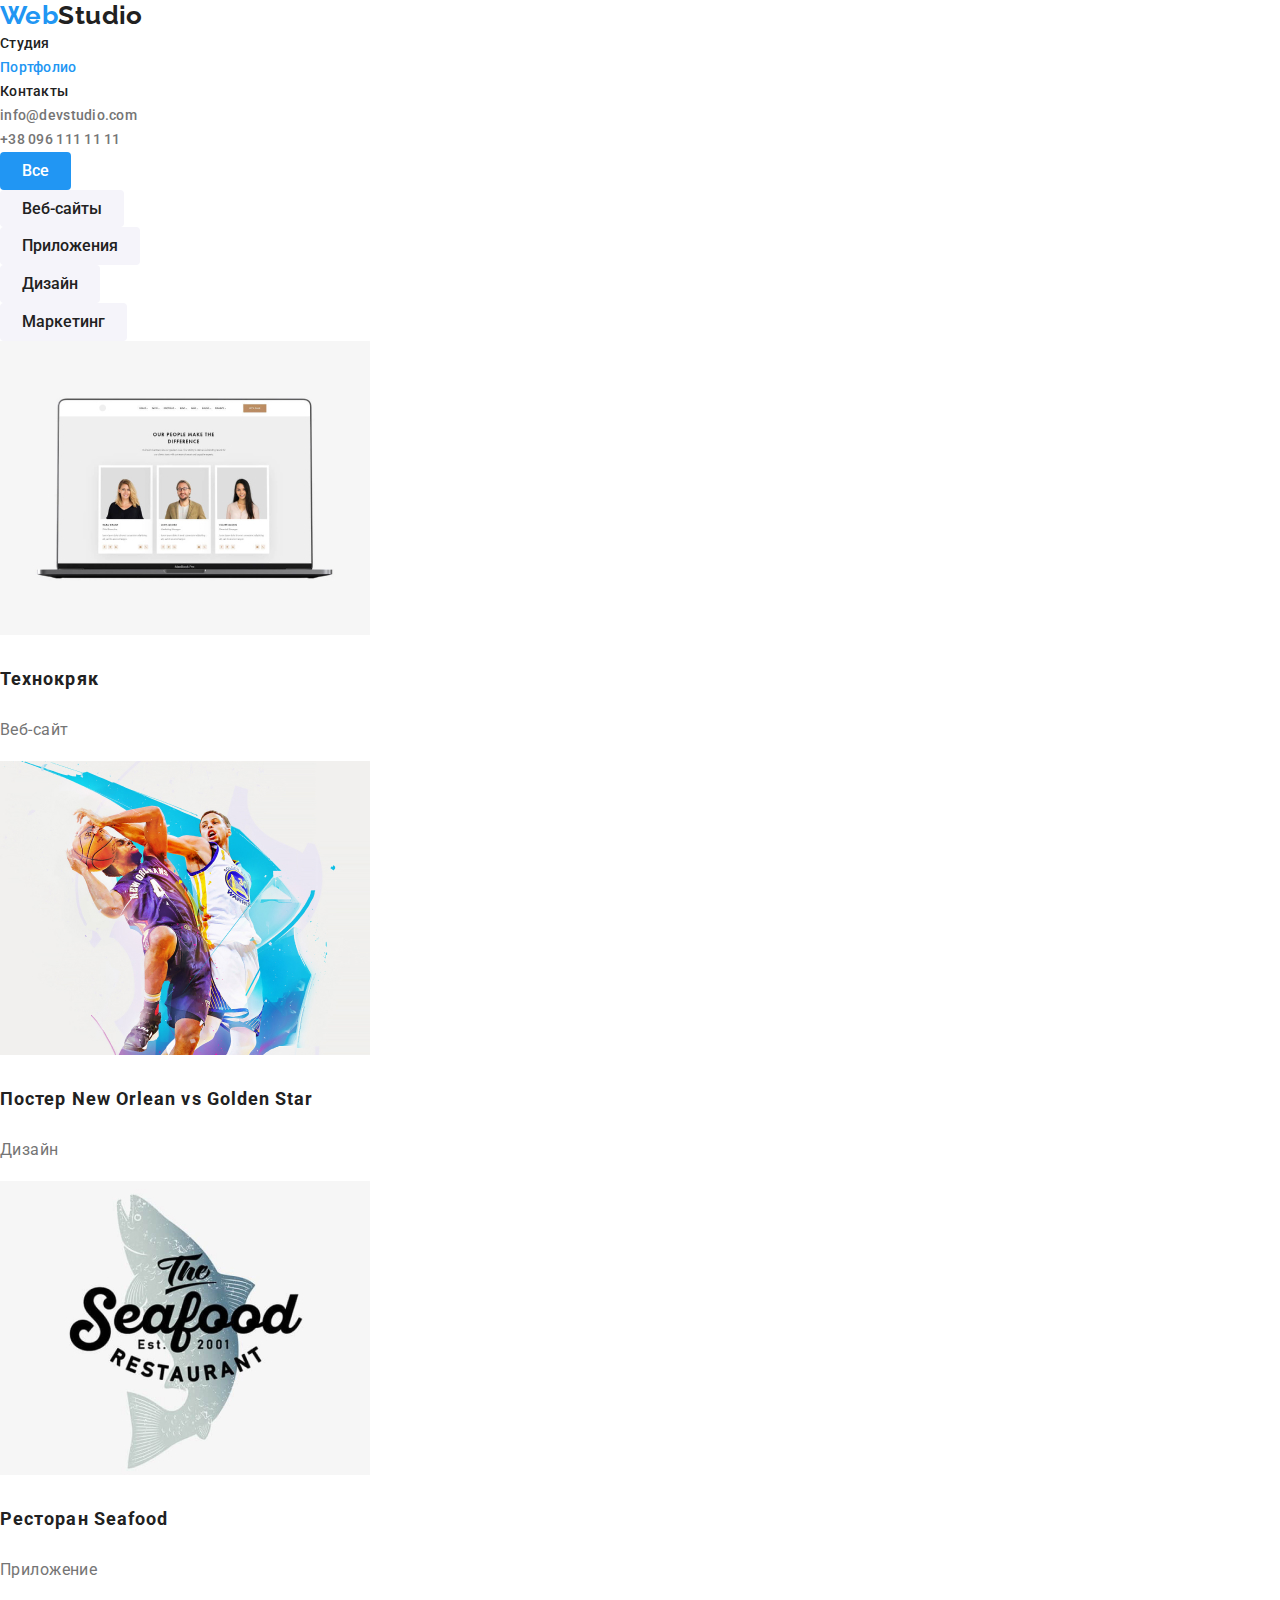
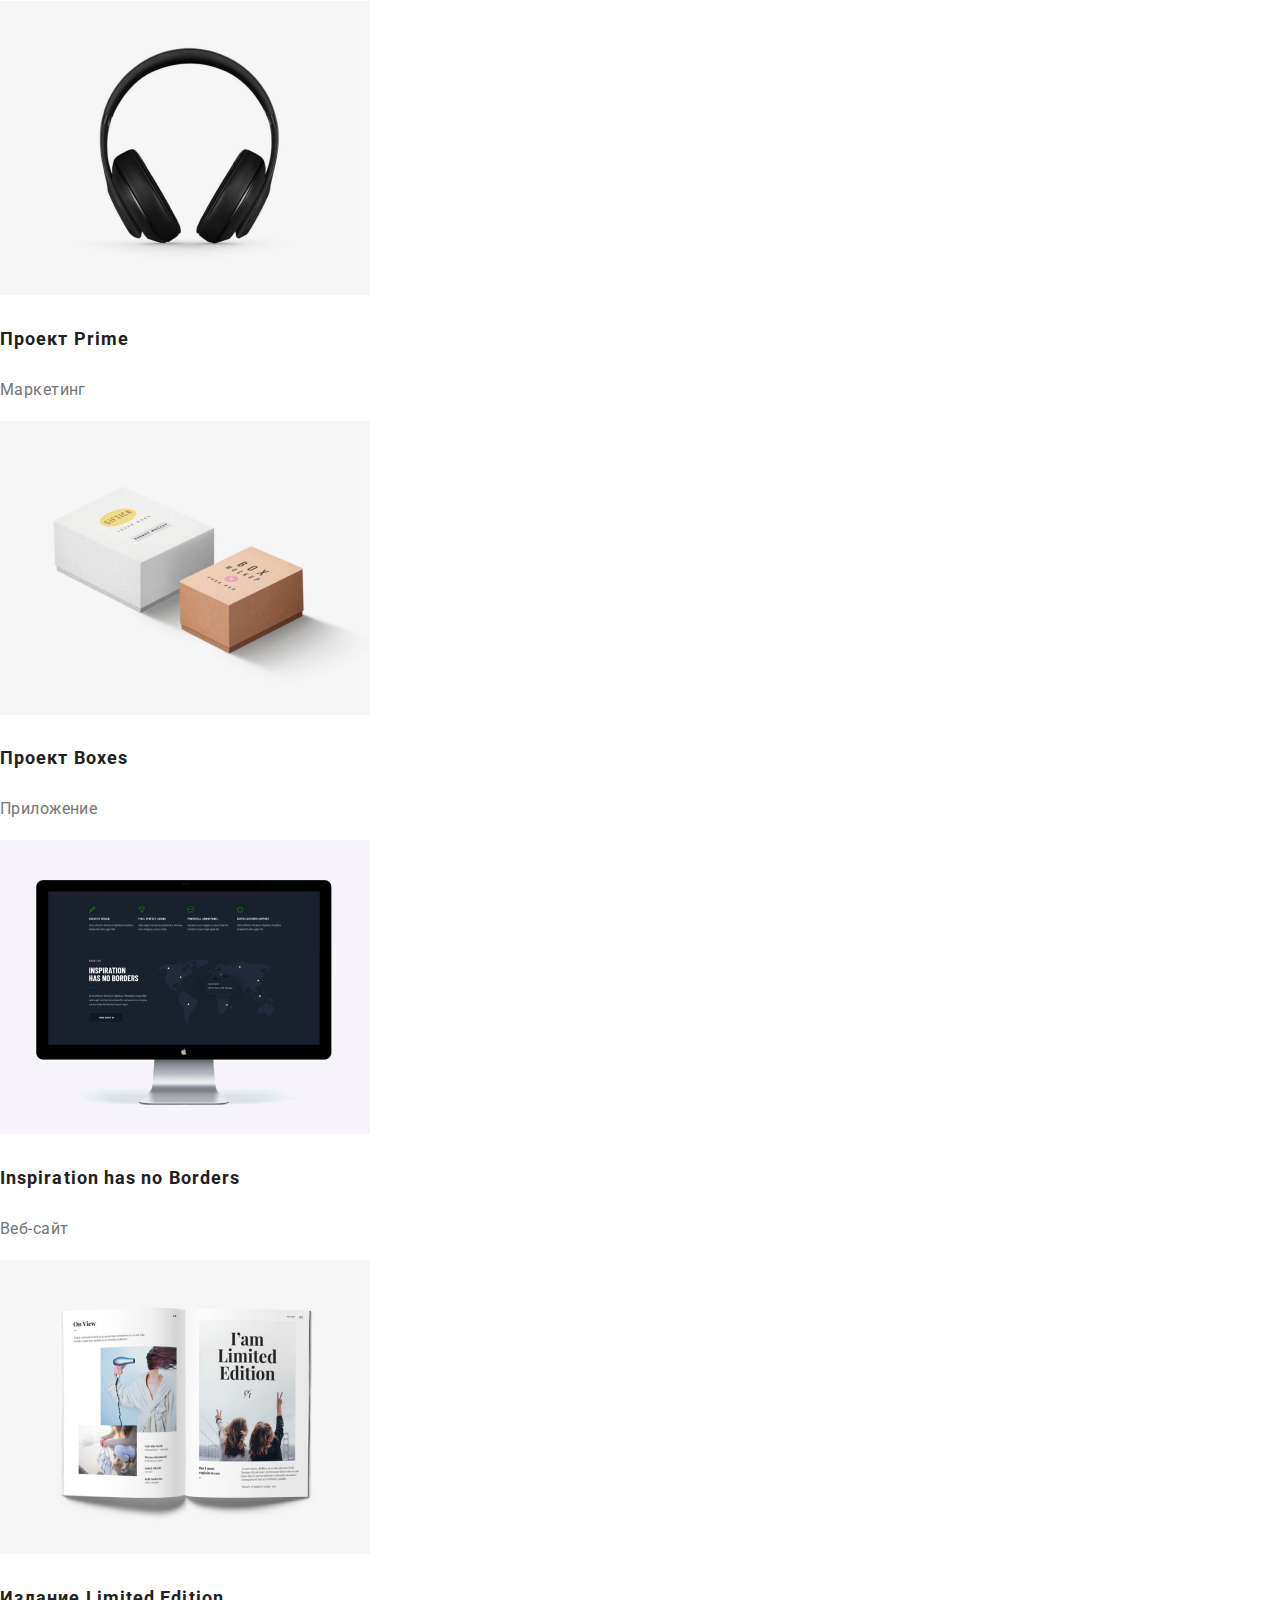
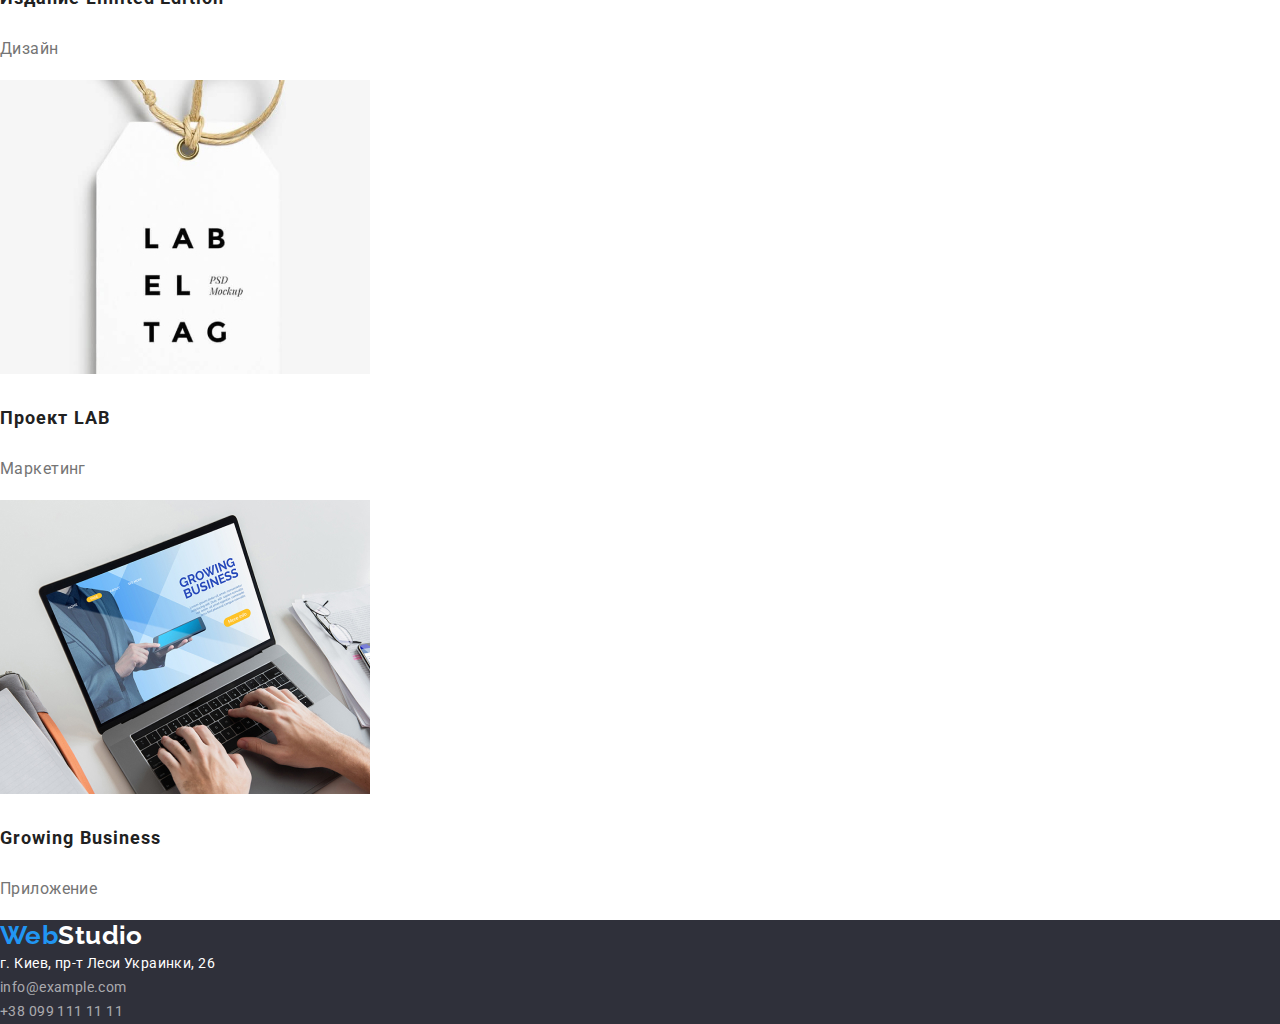
==== portfolio.html @ a584b4c3 "обавление стартовых файлов проекта" ====
<!DOCTYPE html>
<html lang="ru">
  <head>
    <meta charset="UTF-8" />
    <meta name="viewport" content="width=device-width, initial-scale=1.0" />
    <title>WebStudio</title>
    <link rel="preconnect" href="https://fonts.gstatic.com" />
    <link
      href="https://fonts.googleapis.com/css2?family=Raleway&family=Roboto:wght@400;500;700;900&display=swap"
      rel="stylesheet"
    />
    <link
      rel="stylesheet"
      href="https://cdnjs.cloudflare.com/ajax/libs/modern-normalize/1.0.0/modern-normalize.min.css"
    />
    <link rel="stylesheet" href="./css/styles.css" />
  </head>
  <body>
    <header>
      <nav>
        <a lang="en" href="#" class="logo"
          ><span class="web">Web</span>Studio
        </a>
        <ul class="nav-main list">
          <li>
            <a href="./index.html" class="link">Студия</a>
          </li>
          <li>
            <a href="./portfolio.html" class="link current">Портфолио</a>
          </li>
          <li>
            <a href="#" class="link">Контакты</a>
          </li>
        </ul>
      </nav>
      <ul class="contacts-list list">
        <li>
          <a href="mailto:info@devstudio.com" class="link"
            >info@devstudio.com</a
          >
        </li>
        <li>
          <a href="tel:+380961111111" class="link">+38 096 111 11 11</a>
        </li>
      </ul>
    </header>
    <section>
      <h1 hidden>Портфолио</h1>
      <ul class="list">
        <li><button type="button" class="button primary">Все</button></li>
        <li>
          <button type="button" class="button secondary">Веб-сайты</button>
        </li>
        <li>
          <button type="button" class="button secondary">Приложения</button>
        </li>
        <li>
          <button type="button" class="button secondary">Дизайн</button>
        </li>
        <li>
          <button type="button" class="button secondary">Маркетинг</button>
        </li>
      </ul>
      <h2 hidden>Проекты</h2>
      <ul class="filtr-list list">
        <li>
          <a href="" class="link">
            <img src="./images/portfolio/techno.jpg " alt="ноутбук" />
            <h3 class="title">Технокряк</h3>
            <p class="text">Веб-сайт</p>
          </a>
        </li>
        <li>
          <a href="" class="link">
            <img src="./images/portfolio/poster.jpg" alt="два баскетболиста" />
            <h3 class="title">Постер New Orlean vs Golden Star</h3>
            <p class="text">Дизайн</p>
          </a>
        </li>
        <li>
          <a href="" class="link">
            <img src="./images/portfolio/seafood.jpg" alt="рыба" />
            <h3 class="title">Ресторан Seafood</h3>
            <p class="text">Приложение</p>
          </a>
        </li>
        <li>
          <a href="" class="link">
            <img src="./images/portfolio/project_prime.jpg" alt="наушники" />
            <h3 class="title">Проект Prime</h3>
            <p class="text">Маркетинг</p>
          </a>
        </li>
        <li>
          <a href="" class="link">
            <img src="./images/portfolio/project_boxes.jpg" alt="две коробки" />
            <h3 class="title">Проект Boxes</h3>
            <p class="text">Приложение</p>
          </a>
        </li>
        <li>
          <a href="" class="link">
            <img
              src="./images/portfolio/inspiration.jpg"
              alt="монитор с материками"
            />
            <h3 class="title">Inspiration has no Borders</h3>
            <p class="text">Веб-сайт</p>
          </a>
        </li>
        <li>
          <a href="" class="link">
            <img src="./images/portfolio/limited_edition.jpg" alt="книга" />
            <h3 class="title">Издание Limited Edition</h3>
            <p class="text">Дизайн</p>
          </a>
        </li>
        <li>
          <a href="" class="link">
            <img src="./images/portfolio/project_lab.jpg" alt="бирка" />
            <h3 class="title">Проект LAB</h3>
            <p class="text">Маркетинг</p>
          </a>
        </li>
        <li>
          <a href="" class="link">
            <img
              src="./images/portfolio/growing_business.jpg"
              alt="печатают на ноутбуке"
            />
            <h3 class="title">Growing Business</h3>
            <p class="text">Приложение</p>
          </a>
        </li>
      </ul>
    </section>
    <footer class="footer">
      <a href="#" class="logo"><span class="web">Web</span>Studio</a>
      <address>
        <ul class="address-list list">
          <li>
            <a
              href="https://goo.gl/maps/3HchapmakeDrpsUs8"
              target="blank"
              class="maps link"
              >г. Киев, пр-т Леси Украинки, 26
            </a>
          </li>
          <li>
            <a href="mailto:info@example.com" class="link">info@example.com</a>
          </li>
          <li>
            <a href="tel:+380991111111" class="link">+38 099 111 11 11</a>
          </li>
        </ul>
      </address>
    </footer>
  </body>
</html>
---- css/styles.css ----
html {
  box-sizing: border-box;
}

*,
*::before,
*::after {
  box-sizing: inherit;
}

:root {
  --primary-text-color: #212121;
  --title-text-color: #757575;
  --accent-color: #2196f3;
  --primary-white-color: #ffffff;
}

body {
  background-color: var(--primary-white-color);
  color: var(--title-text-color);

  margin: 0;
  font-family: Roboto, sans-serif;
  font-weight: 400;
  font-size: 14px;
  line-height: 1.71;
  letter-spacing: 0.03em;
}

.list {
  list-style: none;
  padding: 0;
  margin: 0;
}

/* logo */

.logo {
  color: var(--primary-text-color);

  font-family: Raleway, sans-serif;
  text-decoration: none;
  font-weight: 700;
  font-size: 26px;
  line-height: 1.19;
}

.web {
  color: var(--accent-color);
}

/* header nav */

.nav-main .link {
  color: var(--primary-text-color);
  text-decoration: none;

  font-weight: 500;
  line-height: 1.14;
  letter-spacing: 0.02em;
}

.contacts-list .link:hover,
.nav-main .link:hover,
.nav-main .link:focus,
.nav-main .link.current,
.contacts-list .link:focus {
  color: var(--accent-color);
}

/* header contacts */

.contacts-list .link {
  color: var(--title-text-color);
  text-decoration: none;

  font-weight: 500;
  line-height: 1.14;
  letter-spacing: 0.02em;
}

/* Hero */
.hero {
  text-align: center;
  background: #2f303a;
}

.hero-title {
  margin-top: 0;
  margin-bottom: 30px;

  color: var(--primary-white-color);

  font-weight: 900;
  font-size: 44px;
  line-height: 1.36;
  letter-spacing: 0.06em;
  text-transform: uppercase;
}

/* Sections */

.big-title {
  margin-top: 0;
  margin-bottom: 50px;
  color: var(--primary-text-color);

  font-size: 36px;
  line-height: 1.17;
  text-align: center;
}

/* feature */

.team,
.feature {
  padding-top: 94px;
  padding-bottom: 94px;
}

.feature-list .title {
  margin-top: 0;
  margin-bottom: 10px;
  color: var(--primary-text-color);

  font-size: 14px;
  line-height: 1.14;
}

.feature-list .text {
  margin-top: 0;
  margin-bottom: 0;
}

/* about */

.about {
  padding-top: 0;
  padding-bottom: 94px;
}

/* team */
.team-list .title {
  color: var(--primary-text-color);

  font-weight: 500;
  font-size: 16px;
  line-height: 1.19;
}

.team-list .text {
  font-size: 16px;
  line-height: 1.19;
}

/* footer */

.footer {
  background: #2f303a;
}

.address-list .link {
  color: rgba(255, 255, 255, 0.6);

  text-decoration: none;
  font-style: normal;
}

.address-list .maps {
  color: var(--primary-white-color);

  text-decoration: none;
  font-style: normal;
}

.address-list .link:hover,
.address-list .link:focus {
  color: var(--accent-color);
}

/* footer logo */

.footer .logo {
  color: var(--primary-white-color);
}

/* button */

.button {
  background-color: var(--primary-white-color);
  color: var(--primary-text-color);
  display: inline-block;
  cursor: pointer;
  padding: 6px 22px;
  border-radius: 4px;
  border: transparent;

  font-family: inherit;
  font-weight: 500;
  font-size: 16px;
  line-height: 1.62;
}

.button.primary {
  background-color: var(--accent-color);
  color: var(--primary-white-color);
}

.button.secondary {
  background-color: #f5f4fa;
}
.hero .button {
  line-height: 1.87;
}

/* portfolio */

.filtr-list .title {
  color: var(--primary-text-color);

  font-size: 18px;
  line-height: 2;
  letter-spacing: 0.06em;
}

.filtr-list .text {
  color: var(--title-text-color);

  font-size: 16px;
  line-height: 1.87;
}

.filtr-list .link {
  text-decoration: none;
}

.container {
  width: 1200px;
  margin-left: auto;
  margin-right: auto;
  padding-left: 15px;
  padding-right: 15px;

  outline: 2px solid tomato;
}
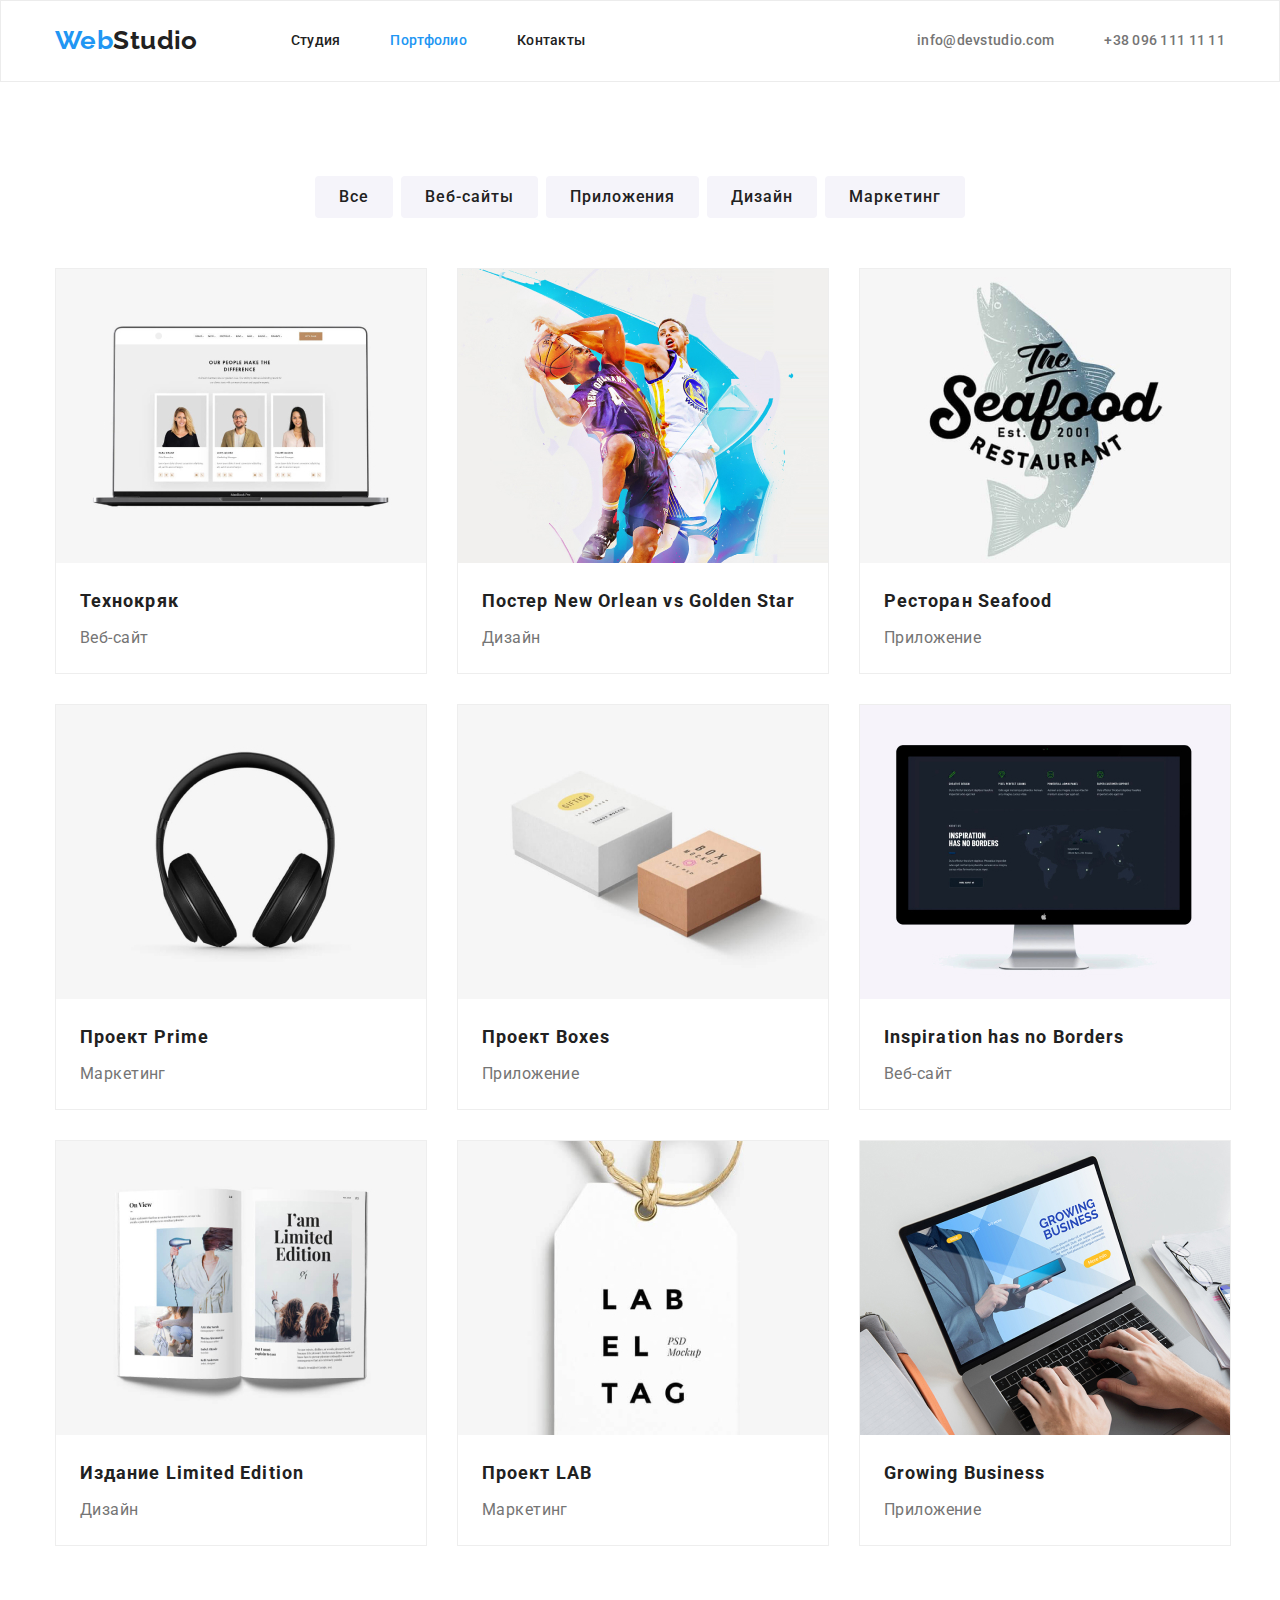
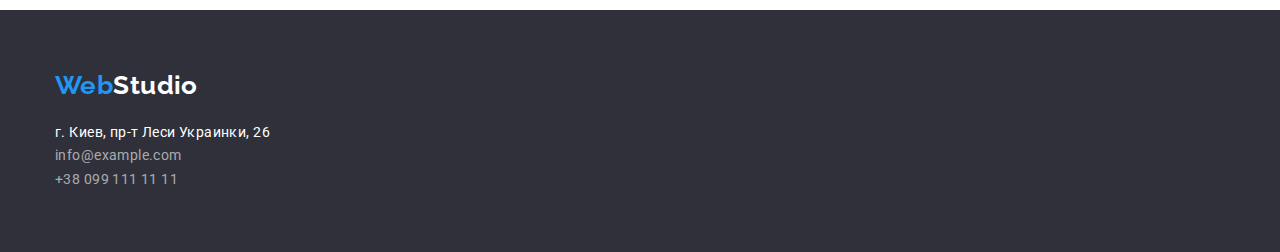
==== commit 04348a39: "оформление ДЗ 3" ====
--- a/portfolio.html
+++ b/portfolio.html
@@ -16,144 +16,160 @@
     <link rel="stylesheet" href="./css/styles.css" />
   </head>
   <body>
-    <header>
-      <nav>
-        <a lang="en" href="#" class="logo"
-          ><span class="web">Web</span>Studio
-        </a>
-        <ul class="nav-main list">
-          <li>
-            <a href="./index.html" class="link">Студия</a>
+    <header class="header">
+      <div class="container">
+        <nav class="nav">
+          <a lang="en" href="#" class="logo"
+            ><span class="web">Web</span>Studio
+          </a>
+          <ul class="nav-main list">
+            <li class="item">
+              <a href="./index.html" class="link">Студия</a>
+            </li>
+            <li class="item">
+              <a href="./portfolio.html" class="link current">Портфолио</a>
+            </li>
+            <li class="item">
+              <a href="#" class="link">Контакты</a>
+            </li>
+          </ul>
+          <ul class="contacts list">
+            <li class="item">
+              <a href="mailto:info@devstudio.com" class="link"
+                >info@devstudio.com</a
+              >
+            </li>
+            <li class="item">
+              <a href="tel:+380961111111" class="link">+38 096 111 11 11</a>
+            </li>
+          </ul>
+        </nav>
+      </div>
+    </header>
+    <section class="portfolio">
+      <div class="container">
+        <h1 class="visually-hidden">Портфолио</h1>
+        <ul class="filter-list list">
+          <li class="item">
+            <button type="button" class="button">Все</button>
           </li>
-          <li>
-            <a href="./portfolio.html" class="link current">Портфолио</a>
+          <li class="item">
+            <button type="button" class="button">Веб-сайты</button>
           </li>
-          <li>
-            <a href="#" class="link">Контакты</a>
+          <li class="item">
+            <button type="button" class="button">Приложения</button>
+          </li>
+          <li class="item">
+            <button type="button" class="button">Дизайн</button>
+          </li>
+          <li class="item">
+            <button type="button" class="button">Маркетинг</button>
           </li>
         </ul>
-      </nav>
-      <ul class="contacts-list list">
-        <li>
-          <a href="mailto:info@devstudio.com" class="link"
-            >info@devstudio.com</a
-          >
-        </li>
-        <li>
-          <a href="tel:+380961111111" class="link">+38 096 111 11 11</a>
-        </li>
-      </ul>
-    </header>
-    <section>
-      <h1 hidden>Портфолио</h1>
-      <ul class="list">
-        <li><button type="button" class="button primary">Все</button></li>
-        <li>
-          <button type="button" class="button secondary">Веб-сайты</button>
-        </li>
-        <li>
-          <button type="button" class="button secondary">Приложения</button>
-        </li>
-        <li>
-          <button type="button" class="button secondary">Дизайн</button>
-        </li>
-        <li>
-          <button type="button" class="button secondary">Маркетинг</button>
-        </li>
-      </ul>
-      <h2 hidden>Проекты</h2>
-      <ul class="filtr-list list">
-        <li>
-          <a href="" class="link">
-            <img src="./images/portfolio/techno.jpg " alt="ноутбук" />
-            <h3 class="title">Технокряк</h3>
-            <p class="text">Веб-сайт</p>
-          </a>
-        </li>
-        <li>
-          <a href="" class="link">
-            <img src="./images/portfolio/poster.jpg" alt="два баскетболиста" />
-            <h3 class="title">Постер New Orlean vs Golden Star</h3>
-            <p class="text">Дизайн</p>
-          </a>
-        </li>
-        <li>
-          <a href="" class="link">
-            <img src="./images/portfolio/seafood.jpg" alt="рыба" />
-            <h3 class="title">Ресторан Seafood</h3>
-            <p class="text">Приложение</p>
-          </a>
-        </li>
-        <li>
-          <a href="" class="link">
-            <img src="./images/portfolio/project_prime.jpg" alt="наушники" />
-            <h3 class="title">Проект Prime</h3>
-            <p class="text">Маркетинг</p>
-          </a>
-        </li>
-        <li>
-          <a href="" class="link">
-            <img src="./images/portfolio/project_boxes.jpg" alt="две коробки" />
-            <h3 class="title">Проект Boxes</h3>
-            <p class="text">Приложение</p>
-          </a>
-        </li>
-        <li>
-          <a href="" class="link">
-            <img
-              src="./images/portfolio/inspiration.jpg"
-              alt="монитор с материками"
-            />
-            <h3 class="title">Inspiration has no Borders</h3>
-            <p class="text">Веб-сайт</p>
-          </a>
-        </li>
-        <li>
-          <a href="" class="link">
-            <img src="./images/portfolio/limited_edition.jpg" alt="книга" />
-            <h3 class="title">Издание Limited Edition</h3>
-            <p class="text">Дизайн</p>
-          </a>
-        </li>
-        <li>
-          <a href="" class="link">
-            <img src="./images/portfolio/project_lab.jpg" alt="бирка" />
-            <h3 class="title">Проект LAB</h3>
-            <p class="text">Маркетинг</p>
-          </a>
-        </li>
-        <li>
-          <a href="" class="link">
-            <img
-              src="./images/portfolio/growing_business.jpg"
-              alt="печатают на ноутбуке"
-            />
-            <h3 class="title">Growing Business</h3>
-            <p class="text">Приложение</p>
-          </a>
-        </li>
-      </ul>
+        <h2 class="visually-hidden">Проекты</h2>
+        <ul class="project-list list">
+          <li class="project-item">
+            <a href="" class="link">
+              <img src="./images/portfolio/techno.jpg " alt="ноутбук" />
+              <h3 class="title">Технокряк</h3>
+              <p class="text">Веб-сайт</p>
+            </a>
+          </li>
+          <li class="project-item">
+            <a href="" class="link">
+              <img
+                src="./images/portfolio/poster.jpg"
+                alt="два баскетболиста"
+              />
+              <h3 class="title">Постер New Orlean vs Golden Star</h3>
+              <p class="text">Дизайн</p>
+            </a>
+          </li>
+          <li class="project-item">
+            <a href="" class="link">
+              <img src="./images/portfolio/seafood.jpg" alt="рыба" />
+              <h3 class="title">Ресторан Seafood</h3>
+              <p class="text">Приложение</p>
+            </a>
+          </li>
+          <li class="project-item">
+            <a href="" class="link">
+              <img src="./images/portfolio/project_prime.jpg" alt="наушники" />
+              <h3 class="title">Проект Prime</h3>
+              <p class="text">Маркетинг</p>
+            </a>
+          </li>
+          <li class="project-item">
+            <a href="" class="link">
+              <img
+                src="./images/portfolio/project_boxes.jpg"
+                alt="две коробки"
+              />
+              <h3 class="title">Проект Boxes</h3>
+              <p class="text">Приложение</p>
+            </a>
+          </li>
+          <li class="project-item">
+            <a href="" class="link">
+              <img
+                src="./images/portfolio/inspiration.jpg"
+                alt="монитор с материками"
+              />
+              <h3 class="title">Inspiration has no Borders</h3>
+              <p class="text">Веб-сайт</p>
+            </a>
+          </li>
+          <li class="project-item">
+            <a href="" class="link">
+              <img src="./images/portfolio/limited_edition.jpg" alt="книга" />
+              <h3 class="title">Издание Limited Edition</h3>
+              <p class="text">Дизайн</p>
+            </a>
+          </li>
+          <li class="project-item">
+            <a href="" class="link">
+              <img src="./images/portfolio/project_lab.jpg" alt="бирка" />
+              <h3 class="title">Проект LAB</h3>
+              <p class="text">Маркетинг</p>
+            </a>
+          </li>
+          <li class="project-item">
+            <a href="" class="link">
+              <img
+                src="./images/portfolio/growing_business.jpg"
+                alt="печатают на ноутбуке"
+              />
+              <h3 class="title">Growing Business</h3>
+              <p class="text">Приложение</p>
+            </a>
+          </li>
+        </ul>
+      </div>
     </section>
     <footer class="footer">
-      <a href="#" class="logo"><span class="web">Web</span>Studio</a>
-      <address>
-        <ul class="address-list list">
-          <li>
-            <a
-              href="https://goo.gl/maps/3HchapmakeDrpsUs8"
-              target="blank"
-              class="maps link"
-              >г. Киев, пр-т Леси Украинки, 26
-            </a>
-          </li>
-          <li>
-            <a href="mailto:info@example.com" class="link">info@example.com</a>
-          </li>
-          <li>
-            <a href="tel:+380991111111" class="link">+38 099 111 11 11</a>
-          </li>
-        </ul>
-      </address>
+      <div class="container">
+        <a href="#" class="logo"><span class="web">Web</span>Studio</a>
+        <address>
+          <ul class="address-list list">
+            <li>
+              <a
+                href="https://goo.gl/maps/3HchapmakeDrpsUs8"
+                target="blank"
+                class="maps link"
+                >г. Киев, пр-т Леси Украинки, 26
+              </a>
+            </li>
+            <li>
+              <a href="mailto:info@example.com" class="link"
+                >info@example.com</a
+              >
+            </li>
+            <li>
+              <a href="tel:+380991111111" class="link">+38 099 111 11 11</a>
+            </li>
+          </ul>
+        </address>
+      </div>
     </footer>
   </body>
 </html>
--- a/css/styles.css
+++ b/css/styles.css
@@ -13,6 +13,8 @@
   --title-text-color: #757575;
   --accent-color: #2196f3;
   --primary-white-color: #ffffff;
+  --bg-black-color: #2f303a;
+  --bg-button-color: #f5f4fa;
 }
 
 body {
@@ -33,6 +35,10 @@
   margin: 0;
 }
 
+img {
+  border-style: none;
+}
+
 /* logo */
 
 .logo {
@@ -45,13 +51,45 @@
   line-height: 1.19;
 }
 
+.header {
+  border: 1px solid #ececec;
+}
+
+.header .logo {
+  padding: 24px 0px;
+  margin-right: 93px;
+}
+
+.footer .logo {
+  margin-bottom: 20px;
+  display: inline-block;
+
+  color: var(--primary-white-color);
+}
+
 .web {
   color: var(--accent-color);
 }
 
 /* header nav */
+.nav {
+  display: flex;
+}
+
+.nav-main {
+  display: flex;
+}
+
+.contacts .item + .item,
+.nav-main .item + .item {
+  margin-left: 50px;
+}
 
 .nav-main .link {
+  display: block;
+  padding-top: 32px;
+  padding-bottom: 32px;
+
   color: var(--primary-text-color);
   text-decoration: none;
 
@@ -60,17 +98,23 @@
   letter-spacing: 0.02em;
 }
 
-.contacts-list .link:hover,
+.address-list .link:hover,
+.address-list .link:focus,
+.contacts .link:hover,
+.contacts .link:focus,
 .nav-main .link:hover,
 .nav-main .link:focus,
-.nav-main .link.current,
-.contacts-list .link:focus {
+.nav-main .link.current {
   color: var(--accent-color);
 }
 
 /* header contacts */
 
-.contacts-list .link {
+.contacts .link {
+  display: block;
+  padding-top: 32px;
+  padding-bottom: 32px;
+
   color: var(--title-text-color);
   text-decoration: none;
 
@@ -79,13 +123,23 @@
   letter-spacing: 0.02em;
 }
 
+.contacts {
+  display: flex;
+  margin-left: auto;
+}
+
 /* Hero */
+
 .hero {
+  padding-top: 202px;
+  padding-bottom: 206px;
   text-align: center;
-  background: #2f303a;
+  background: var(--bg-black-color);
 }
 
 .hero-title {
+  margin-left: auto;
+  margin-right: auto;
   margin-top: 0;
   margin-bottom: 30px;
 
@@ -103,6 +157,7 @@
 .big-title {
   margin-top: 0;
   margin-bottom: 50px;
+
   color: var(--primary-text-color);
 
   font-size: 36px;
@@ -112,12 +167,27 @@
 
 /* feature */
 
-.team,
+.portfolio,
+.team .container,
 .feature {
   padding-top: 94px;
   padding-bottom: 94px;
 }
 
+.feature .item {
+  width: 270px;
+}
+
+.about .item + .item,
+.team .item + .item,
+.feature .item + .item {
+  margin-left: 30px;
+}
+
+.feature-list {
+  display: flex;
+}
+
 .feature-list .title {
   margin-top: 0;
   margin-bottom: 10px;
@@ -125,6 +195,7 @@
 
   font-size: 14px;
   line-height: 1.14;
+  text-transform: uppercase;
 }
 
 .feature-list .text {
@@ -134,31 +205,62 @@
 
 /* about */
 
-.about {
+.about .container {
   padding-top: 0;
   padding-bottom: 94px;
 }
+.about-list {
+  display: flex;
+}
 
 /* team */
+
+.team {
+  background-color: #f5f4fa;
+}
+
+.team .item {
+  background: #ffffff;
+
+  box-shadow: 0px 1px 3px rgba(0, 0, 0, 0.12), 0px 1px 1px rgba(0, 0, 0, 0.14),
+    0px 2px 1px rgba(0, 0, 0, 0.2);
+  border-radius: 0px 0px 4px 4px;
+}
+
+.team-list {
+  display: flex;
+}
+
 .team-list .title {
+  margin-top: 30px;
+  margin-bottom: 10px;
+
   color: var(--primary-text-color);
 
   font-weight: 500;
   font-size: 16px;
   line-height: 1.19;
+  text-align: center;
 }
 
 .team-list .text {
+  margin: 0;
+  padding-bottom: 30px;
+
   font-size: 16px;
   line-height: 1.19;
+  text-align: center;
 }
 
 /* footer */
 
 .footer {
-  background: #2f303a;
-}
-
+  background: var(--bg-black-color);
+}
+.footer .container {
+  padding-top: 60px;
+  padding-bottom: 60px;
+}
 .address-list .link {
   color: rgba(255, 255, 255, 0.6);
 
@@ -172,66 +274,121 @@
   text-decoration: none;
   font-style: normal;
 }
-
-.address-list .link:hover,
-.address-list .link:focus {
-  color: var(--accent-color);
-}
-
-/* footer logo */
-
-.footer .logo {
-  color: var(--primary-white-color);
+.address .item + .item {
+  margin-top: 9px;
 }
 
 /* button */
 
 .button {
-  background-color: var(--primary-white-color);
+  background-color: var(--bg-button-color);
   color: var(--primary-text-color);
   display: inline-block;
   cursor: pointer;
   padding: 6px 22px;
   border-radius: 4px;
-  border: transparent;
-
-  font-family: inherit;
+  border-color: transparent;
+  outline: none;
+  margin: 0 auto;
+  font-family: Roboto, sans-serif;
   font-weight: 500;
   font-size: 16px;
   line-height: 1.62;
-}
-
-.button.primary {
+  letter-spacing: 0.06em;
+  display: flex;
+  justify-content: flex-start;
+}
+
+.button:hover,
+.button:focus {
+  color: var(--primary-white-color);
+  background: var(--accent-color);
+  outline: none;
+  cursor: pointer;
+}
+
+.hero .button {
   background-color: var(--accent-color);
   color: var(--primary-white-color);
-}
-
-.button.secondary {
-  background-color: #f5f4fa;
-}
-.hero .button {
+
+  padding: 10px 32px;
+  min-width: 200px;
+  box-shadow: 0px 4px 4px rgba(0, 0, 0, 0.15);
+
+  font-weight: 700;
   line-height: 1.87;
 }
 
 /* portfolio */
 
-.filtr-list .title {
-  color: var(--primary-text-color);
-
+.visually-hidden {
+  position: absolute;
+  clip: rect(1px 1px 1px 1px);
+  margin: 0px;
+}
+
+.filter-list {
+  display: flex;
+  justify-content: center;
+
+  margin-top: 0;
+  margin-bottom: 50px;
+}
+
+.filter-list .item + .item {
+  margin-left: 8px;
+}
+
+.project-list .title {
+  color: var(--primary-text-color);
+  margin-top: 20px;
+  margin-bottom: 0px;
+  padding: 0px 24px;
   font-size: 18px;
   line-height: 2;
   letter-spacing: 0.06em;
 }
 
-.filtr-list .text {
+.project-list .text {
   color: var(--title-text-color);
-
+  margin-top: 4px;
+  margin-bottom: 0;
+  padding: 0px 24px 20px;
   font-size: 16px;
   line-height: 1.87;
 }
 
-.filtr-list .link {
-  text-decoration: none;
+.project-list .link {
+  text-decoration: none;
+}
+
+.project-list {
+  display: flex;
+  flex-wrap: wrap;
+  margin-right: -30px;
+  margin-bottom: -30px;
+  margin-left: 0;
+  margin-top: 0;
+}
+
+.project-item {
+  display: block;
+  margin-right: 30px;
+  margin-bottom: 30px;
+  width: 372px;
+
+  background-color: var(--primary-white-color);
+  border: 1px solid #eeeeee;
+  box-sizing: border-box;
+  line-height: 0;
+}
+
+.project-item:nth-child(3n) {
+  margin-right: 0px;
+}
+
+.project-item:nth-last-child(-n + 3) {
+  margin-bottom: 0;
 }
 
 .container {
@@ -240,6 +397,4 @@
   margin-right: auto;
   padding-left: 15px;
   padding-right: 15px;
-
-  outline: 2px solid tomato;
-}
+}
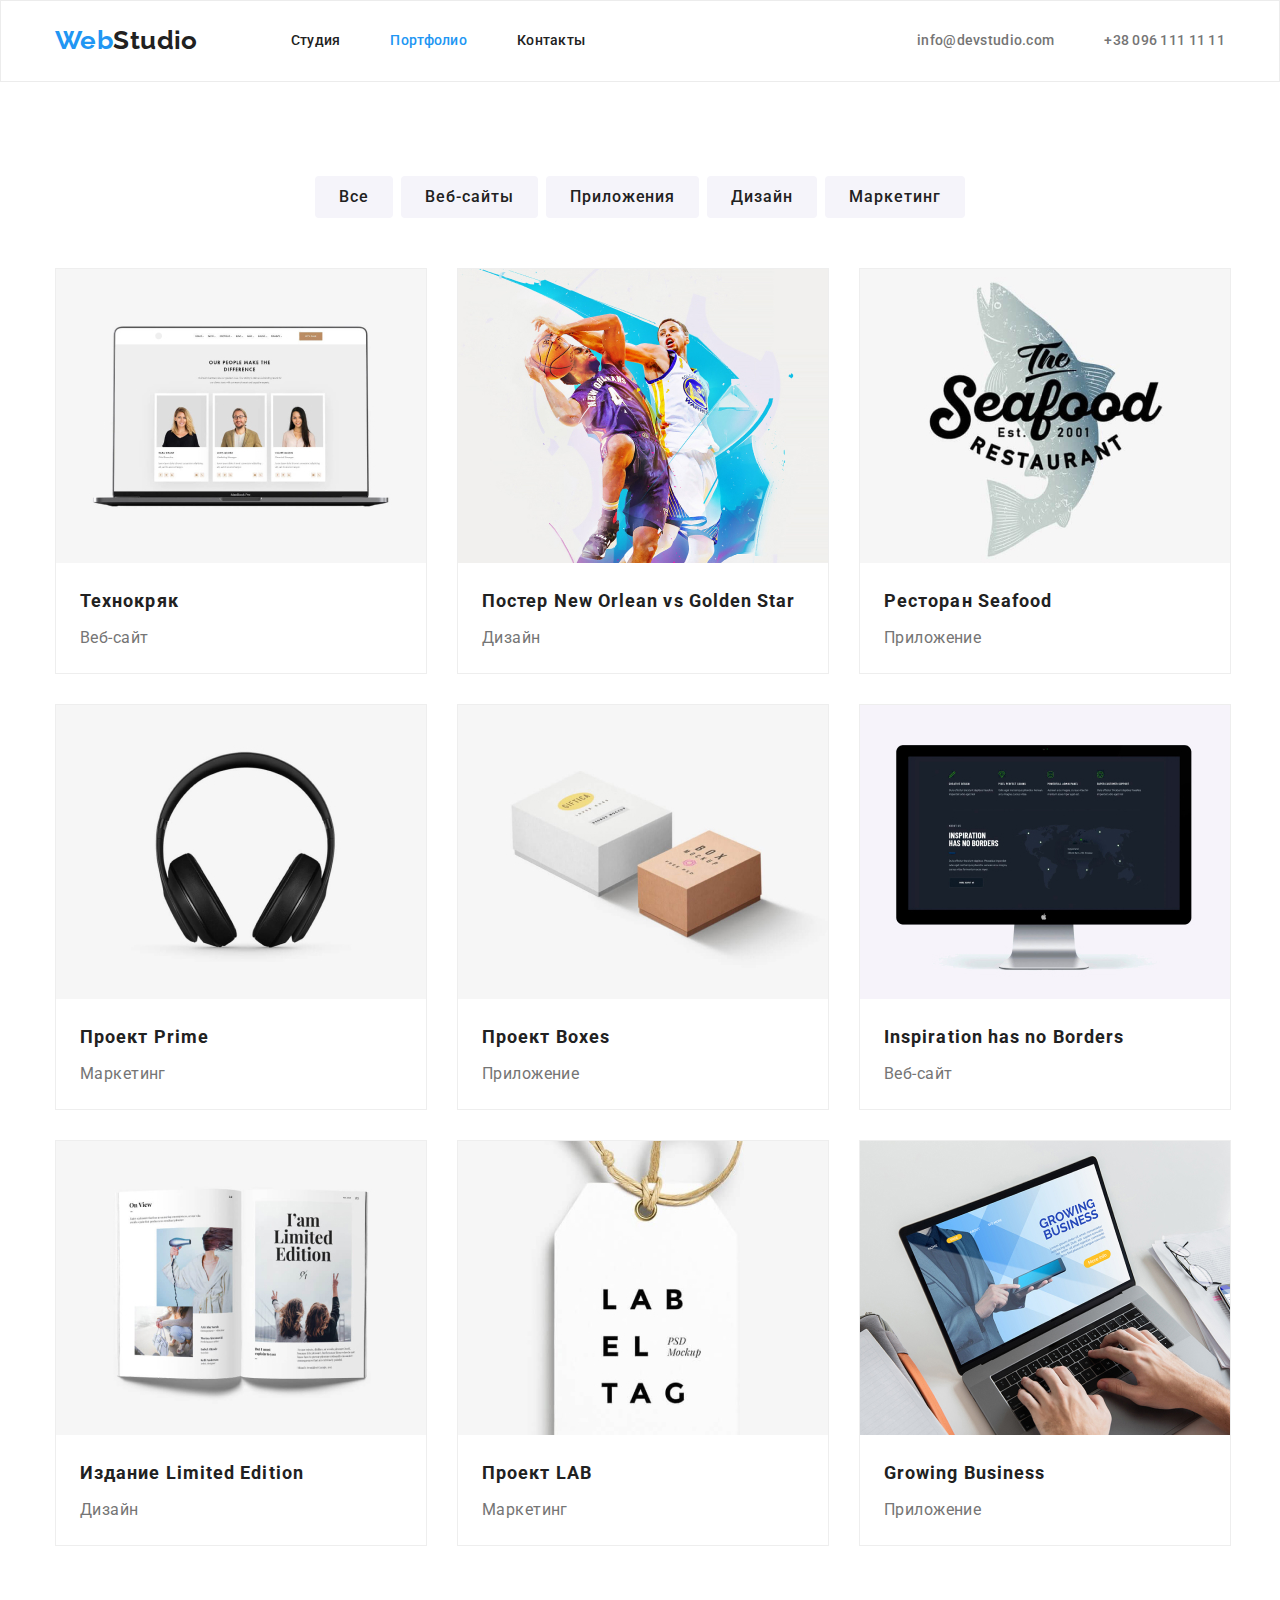
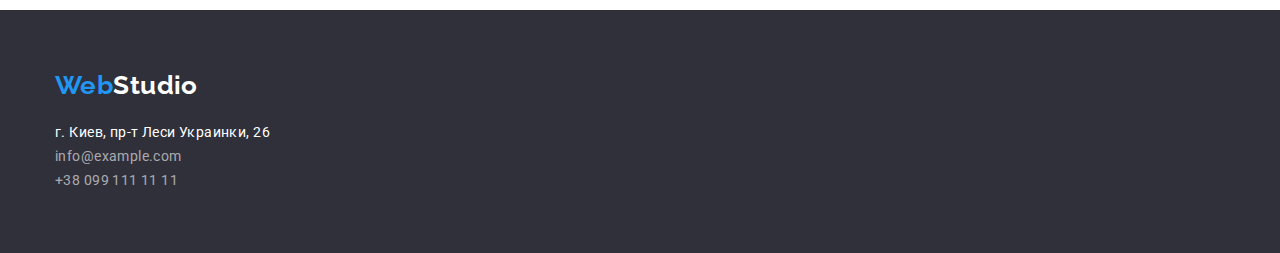
==== commit 80abe091: "коррекция дз -падиннги" ====
--- a/portfolio.html
+++ b/portfolio.html
@@ -6,7 +6,7 @@
     <title>WebStudio</title>
     <link rel="preconnect" href="https://fonts.gstatic.com" />
     <link
-      href="https://fonts.googleapis.com/css2?family=Raleway&family=Roboto:wght@400;500;700;900&display=swap"
+      href="https://fonts.googleapis.com/css2?family=Raleway:wght@400;700&family=Roboto:wght@400;500;700;900&display=swap"
       rel="stylesheet"
     />
     <link
@@ -33,17 +33,17 @@
               <a href="#" class="link">Контакты</a>
             </li>
           </ul>
-          <ul class="contacts list">
-            <li class="item">
-              <a href="mailto:info@devstudio.com" class="link"
-                >info@devstudio.com</a
-              >
-            </li>
-            <li class="item">
-              <a href="tel:+380961111111" class="link">+38 096 111 11 11</a>
-            </li>
-          </ul>
         </nav>
+        <ul class="contacts list">
+          <li class="item">
+            <a href="mailto:info@devstudio.com" class="link"
+              >info@devstudio.com</a
+            >
+          </li>
+          <li class="item">
+            <a href="tel:+380961111111" class="link">+38 096 111 11 11</a>
+          </li>
+        </ul>
       </div>
     </header>
     <section class="portfolio">
@@ -71,8 +71,10 @@
           <li class="project-item">
             <a href="" class="link">
               <img src="./images/portfolio/techno.jpg " alt="ноутбук" />
-              <h3 class="title">Технокряк</h3>
-              <p class="text">Веб-сайт</p>
+              <div class="card">
+                <h3 class="title">Технокряк</h3>
+                <p class="text">Веб-сайт</p>
+              </div>
             </a>
           </li>
           <li class="project-item">
@@ -81,22 +83,28 @@
                 src="./images/portfolio/poster.jpg"
                 alt="два баскетболиста"
               />
-              <h3 class="title">Постер New Orlean vs Golden Star</h3>
-              <p class="text">Дизайн</p>
+              <div class="card">
+                <h3 class="title">Постер New Orlean vs Golden Star</h3>
+                <p class="text">Дизайн</p>
+              </div>
             </a>
           </li>
           <li class="project-item">
             <a href="" class="link">
               <img src="./images/portfolio/seafood.jpg" alt="рыба" />
-              <h3 class="title">Ресторан Seafood</h3>
-              <p class="text">Приложение</p>
+              <div class="card">
+                <h3 class="title">Ресторан Seafood</h3>
+                <p class="text">Приложение</p>
+              </div>
             </a>
           </li>
           <li class="project-item">
             <a href="" class="link">
               <img src="./images/portfolio/project_prime.jpg" alt="наушники" />
-              <h3 class="title">Проект Prime</h3>
-              <p class="text">Маркетинг</p>
+              <div class="card">
+                <h3 class="title">Проект Prime</h3>
+                <p class="text">Маркетинг</p>
+              </div>
             </a>
           </li>
           <li class="project-item">
@@ -105,8 +113,10 @@
                 src="./images/portfolio/project_boxes.jpg"
                 alt="две коробки"
               />
-              <h3 class="title">Проект Boxes</h3>
-              <p class="text">Приложение</p>
+              <div class="card">
+                <h3 class="title">Проект Boxes</h3>
+                <p class="text">Приложение</p>
+              </div>
             </a>
           </li>
           <li class="project-item">
@@ -115,22 +125,28 @@
                 src="./images/portfolio/inspiration.jpg"
                 alt="монитор с материками"
               />
-              <h3 class="title">Inspiration has no Borders</h3>
-              <p class="text">Веб-сайт</p>
+              <div class="card">
+                <h3 class="title">Inspiration has no Borders</h3>
+                <p class="text">Веб-сайт</p>
+              </div>
             </a>
           </li>
           <li class="project-item">
             <a href="" class="link">
               <img src="./images/portfolio/limited_edition.jpg" alt="книга" />
-              <h3 class="title">Издание Limited Edition</h3>
-              <p class="text">Дизайн</p>
+              <div class="card">
+                <h3 class="title">Издание Limited Edition</h3>
+                <p class="text">Дизайн</p>
+              </div>
             </a>
           </li>
           <li class="project-item">
             <a href="" class="link">
               <img src="./images/portfolio/project_lab.jpg" alt="бирка" />
-              <h3 class="title">Проект LAB</h3>
-              <p class="text">Маркетинг</p>
+              <div class="card">
+                <h3 class="title">Проект LAB</h3>
+                <p class="text">Маркетинг</p>
+              </div>
             </a>
           </li>
           <li class="project-item">
@@ -139,8 +155,10 @@
                 src="./images/portfolio/growing_business.jpg"
                 alt="печатают на ноутбуке"
               />
-              <h3 class="title">Growing Business</h3>
-              <p class="text">Приложение</p>
+              <div class="card">
+                <h3 class="title">Growing Business</h3>
+                <p class="text">Приложение</p>
+              </div>
             </a>
           </li>
         </ul>
--- a/css/styles.css
+++ b/css/styles.css
@@ -37,6 +37,15 @@
 
 img {
   border-style: none;
+  display: block;
+}
+
+h1,
+h2,
+h3,
+h4,
+p {
+  margin: 0;
 }
 
 /* logo */
@@ -55,6 +64,11 @@
   border: 1px solid #ececec;
 }
 
+.header .container {
+  display: flex;
+  align-items: center;
+}
+
 .header .logo {
   padding: 24px 0px;
   margin-right: 93px;
@@ -72,10 +86,7 @@
 }
 
 /* header nav */
-.nav {
-  display: flex;
-}
-
+.nav,
 .nav-main {
   display: flex;
 }
@@ -125,14 +136,20 @@
 
 .contacts {
   display: flex;
+  align-items: center;
   margin-left: auto;
 }
 
+.contacts .item {
+  display: flex;
+  align-items: center;
+}
+
 /* Hero */
 
 .hero {
-  padding-top: 202px;
-  padding-bottom: 206px;
+  padding-top: 200px;
+  padding-bottom: 200px;
   text-align: center;
   background: var(--bg-black-color);
 }
@@ -140,7 +157,6 @@
 .hero-title {
   margin-left: auto;
   margin-right: auto;
-  margin-top: 0;
   margin-bottom: 30px;
 
   color: var(--primary-white-color);
@@ -155,7 +171,6 @@
 /* Sections */
 
 .big-title {
-  margin-top: 0;
   margin-bottom: 50px;
 
   color: var(--primary-text-color);
@@ -168,7 +183,7 @@
 /* feature */
 
 .portfolio,
-.team .container,
+.team,
 .feature {
   padding-top: 94px;
   padding-bottom: 94px;
@@ -189,8 +204,8 @@
 }
 
 .feature-list .title {
-  margin-top: 0;
   margin-bottom: 10px;
+
   color: var(--primary-text-color);
 
   font-size: 14px;
@@ -198,17 +213,18 @@
   text-transform: uppercase;
 }
 
-.feature-list .text {
-  margin-top: 0;
-  margin-bottom: 0;
-}
-
 /* about */
 
-.about .container {
+.about {
   padding-top: 0;
   padding-bottom: 94px;
 }
+
+.about-list .item {
+  width: 370px;
+}
+
+.team-list,
 .about-list {
   display: flex;
 }
@@ -216,23 +232,26 @@
 /* team */
 
 .team {
-  background-color: #f5f4fa;
+  background-color: var(--bg-button-color);
 }
 
 .team .item {
-  background: #ffffff;
+  background: var(--primary-white-color);
+  line-height: 0px;
 
   box-shadow: 0px 1px 3px rgba(0, 0, 0, 0.12), 0px 1px 1px rgba(0, 0, 0, 0.14),
     0px 2px 1px rgba(0, 0, 0, 0.2);
   border-radius: 0px 0px 4px 4px;
 }
 
-.team-list {
-  display: flex;
+.team .card {
+  width: 270px;
+  height: 108px;
+  padding: 30px;
+  text-align: center;
 }
 
 .team-list .title {
-  margin-top: 30px;
   margin-bottom: 10px;
 
   color: var(--primary-text-color);
@@ -240,27 +259,21 @@
   font-weight: 500;
   font-size: 16px;
   line-height: 1.19;
-  text-align: center;
 }
 
 .team-list .text {
-  margin: 0;
-  padding-bottom: 30px;
-
   font-size: 16px;
   line-height: 1.19;
-  text-align: center;
 }
 
 /* footer */
 
 .footer {
   background: var(--bg-black-color);
-}
-.footer .container {
   padding-top: 60px;
   padding-bottom: 60px;
 }
+
 .address-list .link {
   color: rgba(255, 255, 255, 0.6);
 
@@ -274,6 +287,7 @@
   text-decoration: none;
   font-style: normal;
 }
+
 .address .item + .item {
   margin-top: 9px;
 }
@@ -283,6 +297,7 @@
 .button {
   background-color: var(--bg-button-color);
   color: var(--primary-text-color);
+
   display: inline-block;
   cursor: pointer;
   padding: 6px 22px;
@@ -295,16 +310,31 @@
   font-size: 16px;
   line-height: 1.62;
   letter-spacing: 0.06em;
+
   display: flex;
   justify-content: flex-start;
 }
 
-.button:hover,
-.button:focus {
-  color: var(--primary-white-color);
+.portfolio .button:hover {
   background: var(--accent-color);
-  outline: none;
-  cursor: pointer;
+  box-shadow: 0px 3px 1px rgba(0, 0, 0, 0.1), 0px 1px 2px rgba(0, 0, 0, 0.08),
+    0px 2px 2px rgba(0, 0, 0, 0.12);
+}
+
+.portfolio .button:focus {
+  color: var(--primary-white-color);
+  background: var(--accent-color);
+  border: 2px solid var(--primary-text-color);
+}
+
+.hero .button:hover {
+  box-shadow: 0px 3px 1px rgba(0, 0, 0, 25%);
+}
+
+.hero .button:focus {
+  color: var(--primary-white-color);
+  background: var(--accent-color);
+  border: 2px solid var(--primary-white-color);
 }
 
 .hero .button {
@@ -313,8 +343,6 @@
 
   padding: 10px 32px;
   min-width: 200px;
-  box-shadow: 0px 4px 4px rgba(0, 0, 0, 0.15);
-
   font-weight: 700;
   line-height: 1.87;
 }
@@ -324,14 +352,12 @@
 .visually-hidden {
   position: absolute;
   clip: rect(1px 1px 1px 1px);
-  margin: 0px;
 }
 
 .filter-list {
   display: flex;
   justify-content: center;
 
-  margin-top: 0;
   margin-bottom: 50px;
 }
 
@@ -339,11 +365,15 @@
   margin-left: 8px;
 }
 
+.portfolio .card {
+  width: 370px;
+  height: 110px;
+  padding: 20px 24px;
+}
+
 .project-list .title {
   color: var(--primary-text-color);
-  margin-top: 20px;
-  margin-bottom: 0px;
-  padding: 0px 24px;
+  margin-bottom: 4px;
   font-size: 18px;
   line-height: 2;
   letter-spacing: 0.06em;
@@ -351,9 +381,7 @@
 
 .project-list .text {
   color: var(--title-text-color);
-  margin-top: 4px;
-  margin-bottom: 0;
-  padding: 0px 24px 20px;
+
   font-size: 16px;
   line-height: 1.87;
 }
